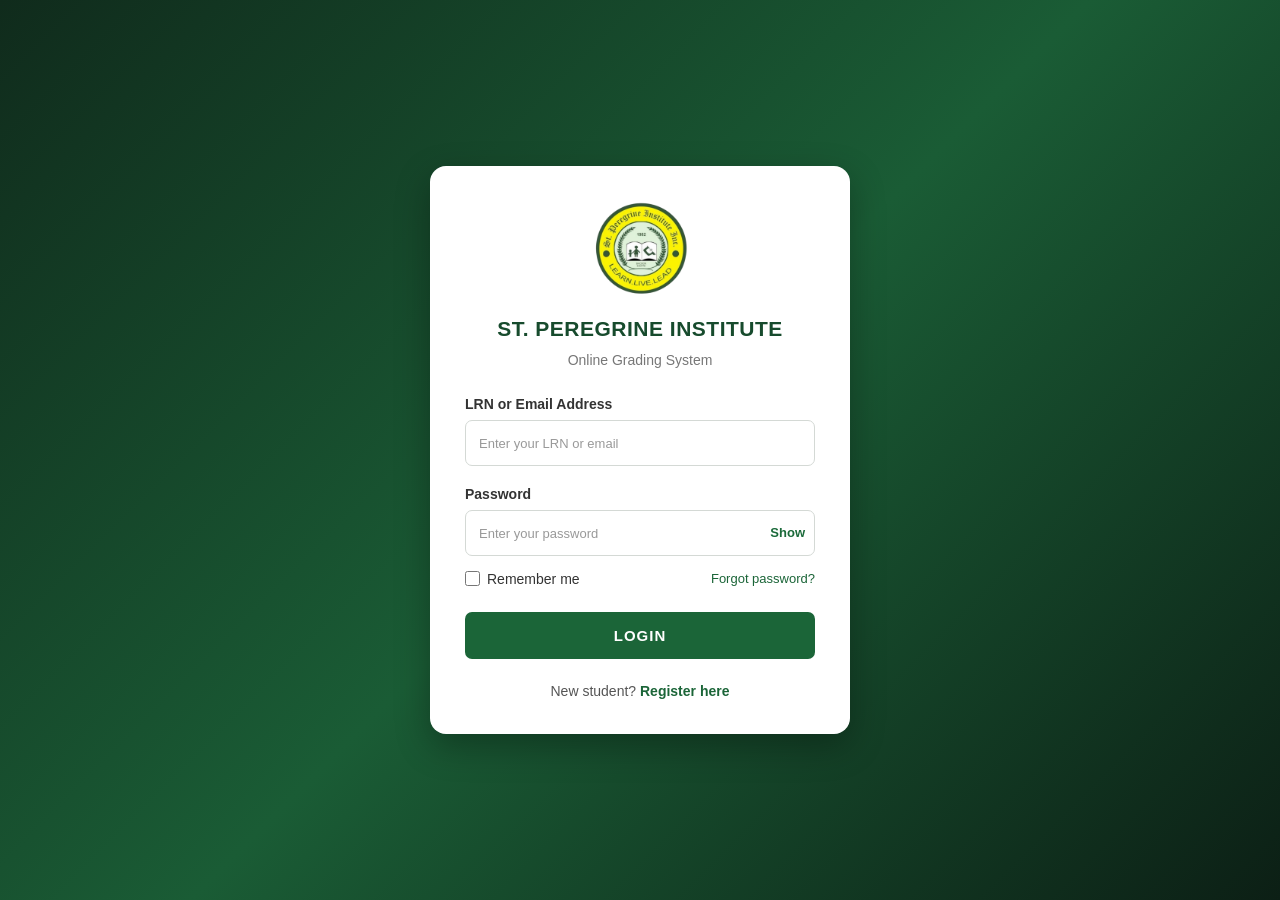
==== index.html @ 8c65f0b2 "login daw" ====
<!DOCTYPE html>
<html lang="en">
<head>
    <meta charset="UTF-8">
    <meta name="viewport" content="width=device-width, initial-scale=1.0">

    <title>Login | St. Peregrine Institute</title>

    <link rel="stylesheet" href="style.css">

</head>
<body>

    <main class="auth-card">

        <img src="logo.png" alt="St. Peregrine Institute Logo" class="school-logo">

        <h1>ST. PEREGRINE INSTITUTE</h1>
        <p class="subtitle">Online Grading System</p>

        <form method="POST" action="login.php">

            <label for="login_id">LRN or Email Address</label>
            <input
                type="text"
                id="login_id"
                name="login_id"
                placeholder="Enter your LRN or email"
                autocomplete="username"
                required
            >

            <label for="password">Password</label>

            <div class="password-wrap">
                <input
                    type="password"
                    id="password"
                    name="password"
                    placeholder="Enter your password"
                    autocomplete="current-password"
                    required
                >

                <button
                    type="button"
                    class="show-password"
                    data-target="password"
                >Show</button>
            </div>

            <div class="login-options">
                <label class="remember-option">
                    <input
                        type="checkbox"
                        name="remember"
                        value="1">
                    <span>Remember me</span>
                </label>

                <a href="forgot_password.php" class="forgot-link">
                    Forgot password?
                </a>
            </div>

            <button type="submit" class="submit-button">
                LOGIN
            </button>

        </form>

        <p class="auth-switch">
            New student?
            <a href="register.html">Register here</a>
        </p>

    </main>
    <script src="script.js"></script>

</body>
</html>
---- style.css ----
* {
    box-sizing: border-box;
    margin: 0;
    padding: 0;
}

body {
    min-height: 100vh;
    display: flex;
    justify-content: center;
    align-items: center;
    padding: 25px;

    font-family: Arial, Helvetica, sans-serif;
    background: linear-gradient(135deg, #102b1c, #1a5c35, #0c1f15);
    color: #222;
}

.auth-card {
    width: 100%;
    max-width: 420px;
    padding: 35px;

    background: #ffffff;
    border-radius: 16px;
    box-shadow: 0 12px 35px rgba(0, 0, 0, 0.3);
}

.school-logo,
.logo {
    display: block;
    width: 95px;
    height: 95px;
    object-fit: contain;
    margin: 0 auto 18px;
}

h1 {
    text-align: center;
    font-size: 21px;
    line-height: 1.4;
    color: #174b2d;
    letter-spacing: 0.5px;
}

.subtitle {
    text-align: center;
    margin: 8px 0 28px;
    font-size: 14px;
    color: #777;
}

form {
    display: flex;
    flex-direction: column;
}

label {
    margin-bottom: 8px;
    font-size: 14px;
    font-weight: 600;
    color: #333;
}

input {
    width: 100%;
    height: 46px;
    padding: 0 13px;
    margin-bottom: 20px;

    font-family: inherit;
    font-size: 14px;
    color: #222;
    background: #fff;
    border: 1px solid #d4d9d5;
    border-radius: 7px;
    outline: none;
    transition: border-color 0.2s, box-shadow 0.2s;
}

input:focus {
    border-color: #237746;
    box-shadow: 0 0 0 3px rgba(35, 119, 70, 0.12);
}

input::placeholder {
    color: #999;
    font-size: 13px;
}

.password-wrap {
    position: relative;
    width: 100%;
}

.password-wrap input {
    padding-right: 65px;
}

.show-password {
    position: absolute;
    top: 0;
    right: 10px;
    height: 46px;

    border: none;
    background: transparent;
    color: #1b6a3a;
    font-size: 13px;
    font-weight: 600;
    cursor: pointer;
}

.show-password:hover {
    color: #124b29;
    text-decoration: underline;
}

.submit-button {
    width: 100%;
    height: 47px;
    margin-top: 5px;

    border: none;
    border-radius: 7px;
    background: #1b6538;
    color: white;

    font-size: 15px;
    font-weight: bold;
    letter-spacing: 1px;
    cursor: pointer;
    transition: background 0.2s, transform 0.2s;
}

.submit-button:hover {
    background: #124b29;
}

.submit-button:active {
    transform: scale(0.98);
}

.auth-switch {
    margin-top: 24px;
    text-align: center;
    font-size: 14px;
    color: #555;
}

.auth-switch a {
    color: #1b6538;
    font-weight: bold;
    text-decoration: none;
}

.auth-switch a:hover {
    text-decoration: underline;
}

.footnote {
    margin-top: 20px;
    text-align: center;
    color: #777;
    font-size: 12px;
    line-height: 1.6;
}

.message {
    padding: 12px;
    margin-bottom: 20px;
    border-radius: 6px;
    font-size: 13px;
    line-height: 1.5;
    overflow-wrap: anywhere;
}

.error {
    color: #842029;
    background: #f8d7da;
    border: 1px solid #f5c2c7;
}

.login-options {
    display: flex;
    align-items: center;
    justify-content: space-between;
    gap: 10px;
    margin: -5px 0 20px;
    font-size: 13px;
}

.remember-option {
    display: inline-flex;
    align-items: center;
    gap: 7px;
    margin: 0;
    font-weight: normal;
    cursor: pointer;
}

.remember-option input {
    width: 15px;
    height: 15px;
    margin: 0;
    accent-color: #1b6538;
    cursor: pointer;
}

.forgot-link {
    color: #1b6538;
    text-decoration: none;
    white-space: nowrap;
}

.forgot-link:hover {
    text-decoration: underline;
}

@media (max-width: 360px) {
    .login-options {
        align-items: flex-start;
        flex-direction: column;
    }
}

@media (max-width: 480px) {
    .auth-card {
        padding: 28px 22px;
    }

    h1 {
        font-size: 18px;
    }
}

.submit-button:focus-visible,
.show-password:focus-visible {
    outline: 3px solid rgba(35, 119, 70, 0.3);
    outline-offset: 3px;
}

.success {
    color: #155724;
    background: #d4edda;
    border: 1px solid #c3e6cb;
}

.success p {
    margin-top: 10px;
}

.success a {
    color: #1b6538;
    font-weight: bold;
    text-decoration: none;
}

.success a:hover {
    text-decoration: underline;
}

.requirements {
    margin: -8px 0 18px;
    color: #666;
    font-size: 12px;
    line-height: 1.6;
}
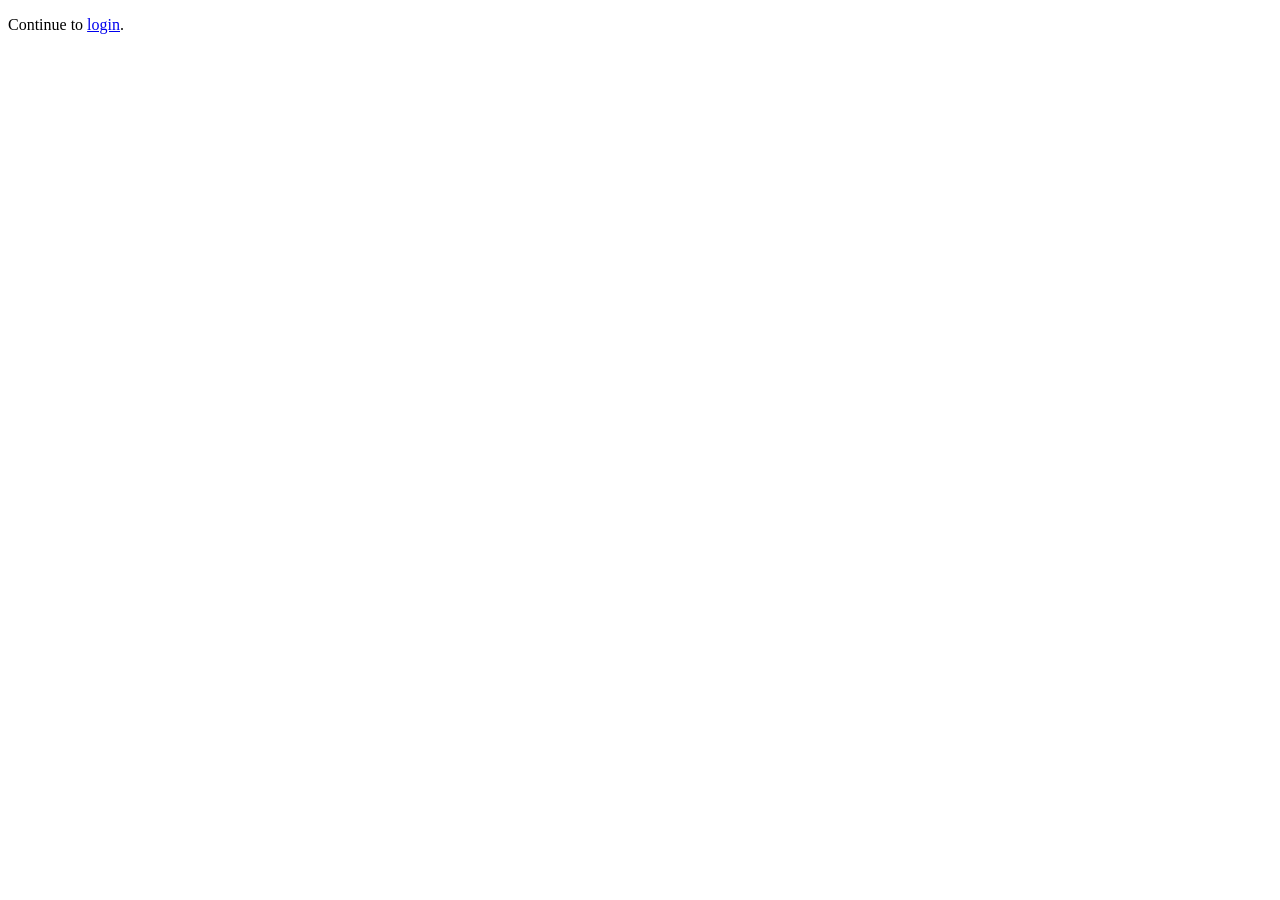
==== commit d2ebe6f8: "ewan basta" ====
--- a/index.html
+++ b/index.html
@@ -3,79 +3,10 @@
 <head>
     <meta charset="UTF-8">
     <meta name="viewport" content="width=device-width, initial-scale=1.0">
-
-    <title>Login | St. Peregrine Institute</title>
-
-    <link rel="stylesheet" href="style.css">
-
+    <meta http-equiv="refresh" content="0; url=index.php">
+    <title>Redirecting to login | St. Peregrine Institute</title>
 </head>
 <body>
-
-    <main class="auth-card">
-
-        <img src="logo.png" alt="St. Peregrine Institute Logo" class="school-logo">
-
-        <h1>ST. PEREGRINE INSTITUTE</h1>
-        <p class="subtitle">Online Grading System</p>
-
-        <form method="POST" action="login.php">
-
-            <label for="login_id">LRN or Email Address</label>
-            <input
-                type="text"
-                id="login_id"
-                name="login_id"
-                placeholder="Enter your LRN or email"
-                autocomplete="username"
-                required
-            >
-
-            <label for="password">Password</label>
-
-            <div class="password-wrap">
-                <input
-                    type="password"
-                    id="password"
-                    name="password"
-                    placeholder="Enter your password"
-                    autocomplete="current-password"
-                    required
-                >
-
-                <button
-                    type="button"
-                    class="show-password"
-                    data-target="password"
-                >Show</button>
-            </div>
-
-            <div class="login-options">
-                <label class="remember-option">
-                    <input
-                        type="checkbox"
-                        name="remember"
-                        value="1">
-                    <span>Remember me</span>
-                </label>
-
-                <a href="forgot_password.php" class="forgot-link">
-                    Forgot password?
-                </a>
-            </div>
-
-            <button type="submit" class="submit-button">
-                LOGIN
-            </button>
-
-        </form>
-
-        <p class="auth-switch">
-            New student?
-            <a href="register.html">Register here</a>
-        </p>
-
-    </main>
-    <script src="script.js"></script>
-
+    <p>Continue to <a href="index.php">login</a>.</p>
 </body>
-</html>+</html>
